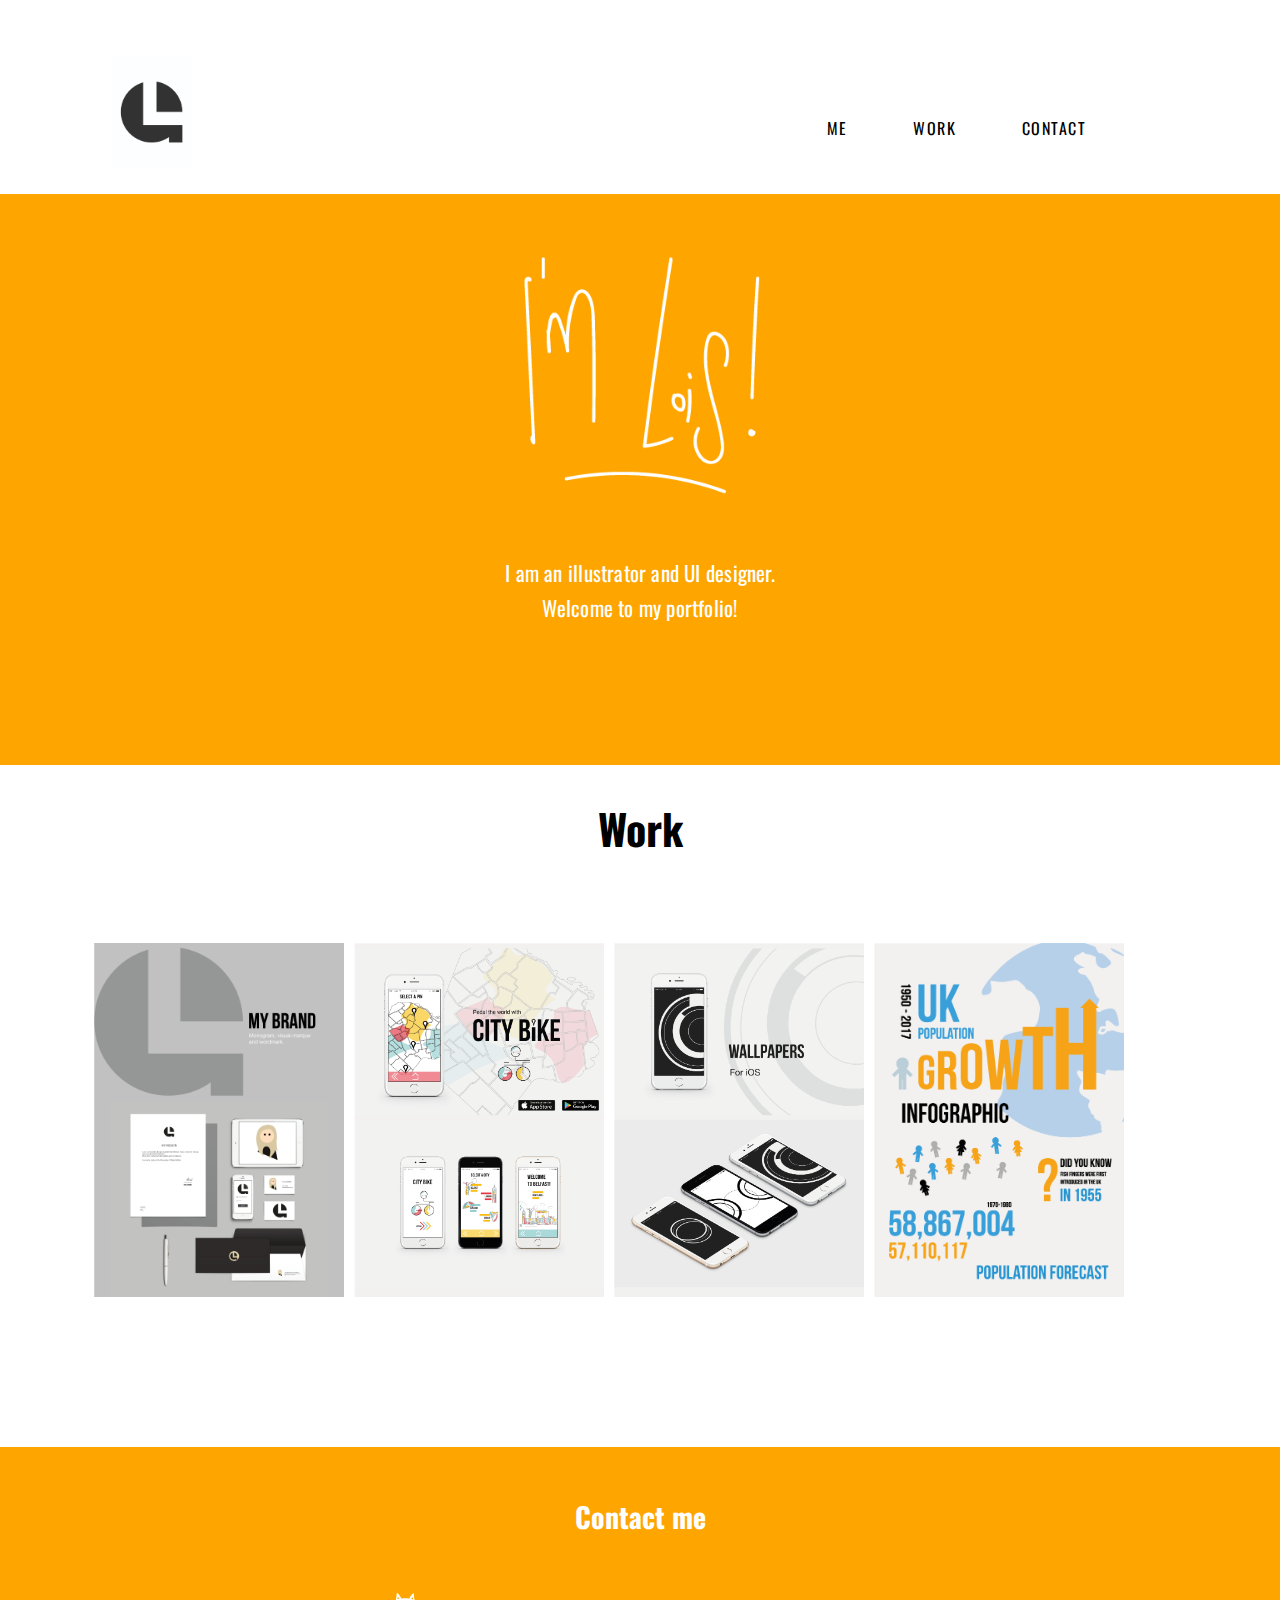
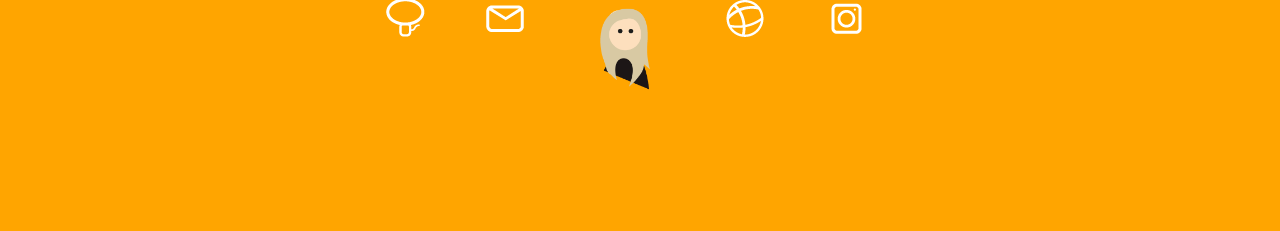
==== index.html @ c5214c9e "adding gif" ====
<!DOCTYPE html>
<html>

<head>
    <meta charset="utf-8" />
    <meta name="viewport" content="width=device-width" />
    <title>Lois Gordon</title>
    <!---------- Link to hover CSS ------------>
    <link href="css/style.css" type="text/css" rel="stylesheet" />
    <!---------- Link to hover stylesheet ------------>
     <link rel="stylesheet" href="css/imagehover.min.css">
    <!---------- Link to google fonts ------------>
    <link href="https://fonts.googleapis.com/css?family=Arapey" rel="stylesheet">
    <link href="https://fonts.googleapis.com/css?family=Roboto" rel="stylesheet">
    <link href="https://fonts.googleapis.com/css?family=Oswald" rel="stylesheet"></head>
<!---------- Start of body ------------>

<body>
    <!-------------- Header------------------->
    <section class="top-background"> </section>
    <header id="logo"> <img src="img/p-mg.jpg" /> </header>
    <!--------------- nav ---------------------->
    <nav>
        <ul>
            <li><a href="#me">Me</a></li>
            <li><a href="#work">Work</a></li>
            <li><a href="#contact">Contact</a> </li>
        </ul>
    </nav>
    <section class="about">
        <h1 id="me">
            <img src="img/im-lois-handwritten-white.png"/>
        </h1>
        <h2>
        I am an illustrator and UI designer. 
        </h2>
        <h2>Welcome to my portfolio!</h2> </section>
    <!--------------- work ---------------------->
    <section class="work">
        <h1 id="work">
            Work
        </h1>
        <div class="gallery cf">
            <div> <img src="img/mybrand-showcase.png" /> </div>
            <div> <img src="img/city-bike.png" /> </div>
            <div> <img src="img/ios-wallpapers-showcase.png" /> </div>
            <div> <img src="img/infographic-showcase.png" /> </div>
        </div>
        </section>
        <!--------------- footer ---------------------->
        <section class="contact">
        <footer>
             <h1 id="contact">
            Contact me
        </h1>
              <ul>
            <li>
                <a href="https://github.com/loisgordon" title="Visit my GitHub" target="_blank"><img src="img/github-icon.png"></a>
            </li>
            <li> <a href="mailto:loisgordon01@gmail.com" title="Email me"><img src="img/mail-icon.png"/></a></li>
                  <li><a href="top" title="to top" target="_blank"><img src="img/blink-visual-marque.gif"></a></li>
            <li><a href="https://dribbble.com/loisgordon" title="Visit my Dribbble" target="_blank"><img src="img/dribbble-icon1.png"></a></li>
            <li><a href="https://www.instagram.com/loisgordondesign/?hl=en" title="Visit my Instagram" target="_blank"><img src="img/instagram-icon.png"></a></li>
                  
                  
        </ul>
        </footer>
        </section>
    
</body>

</html>
---- css/style.css ----
/*------------------ css reset -------------------------*/

* {
    margin: 0;
    font-size: 100%;
}

body {
    width: 100%;
    max-width: 100%;
    margin: auto;
    line-height: 1.5em;
    background-color: white;
    font-size: 1em;
    font-family: 'Roboto', sans-serif;
    color: black;
    float: left;
}


/*-------- logo --------------------------------*/

#logo {
    width: 5em;
    padding: 3.5em 1em 1em 7em;
    margin: auto;
    float: left;
}


/*------- nav ---------------------------------*/

nav {
    padding: 7em 10em 3em 3em;
    margin: auto;
    max-width: 100%;
    float: right;
}

nav ul {
    text-align: center;
    text-transform: uppercase;
    font-size: 1em;
    letter-spacing: 1.5px;
    margin: .25em;
}

nav ul li {
    display: inline;
    margin: 30px;
}

a {
    color: black;
    text-decoration: none;
    font-family: 'Oswald', sans-serif;
}

a:hover {
    color: #FFA500;
}


/*------------------- typography ------------------------*/

.about {
    width: 100%;
    line-height: 1em;
    margin: auto;
    background-color: #FFA500;
    font-size: 1.75em;
    padding-bottom: 5em;
    float: left;
}

section.about img {
    max-width: 100%;
    margin: auto;
    max-height: 250px;
    max-width: 250px;
    padding-bottom: 2em;
    padding-top: 2em;
}

section.about h2 {
    line-height: 1.65em;
    letter-spacing: .01em;
    max-width: 100%;
    text-align: center;
    margin: auto;
    font-size: .75em;
    font-family: 'Oswald', sans-serif;
    font-weight: normal;
    color: white;
}

.work {
    width: 100%;
    line-height: 1em;
    margin: auto;
    background-color: white;
    font-size: 1.75em;
    padding-bottom: 2em;
    float: left;
}

section.work h1 {
    line-height: 1em;
    max-width: 100%;
    text-align: center;
    margin: auto;
    padding-top: 1em;
    font-size: 1.5em;
    font-family: 'Oswald', sans-serif;
    color: black;
}

img {
    max-width: 100%;
    display: block;
    margin: auto;
}


/*---css import---*/

@import "compass/css3";
.gallery {
    margin: 3em;
    padding: 5px;
}

.gallery > div {
    position: relative;
    float: left;
    padding: 5px;
}

.gallery > div > img {
    width: 250px;
    transition: .1s;
}

.gallery > div:hover {
    z-index: 1;
}

.gallery > div:hover > img {
    transform: scale(1.5, 1.5);
    transition: .3s
}

.cf:before,
.cf:after {
    display: table;
    content: "";
    line-height: 0;
}

.cf:after {
    clear: both;
}


/*----- Footer -----*/


/*------ social media links ----*/

.contact {
    width: 100%;
    line-height: 1em;
    margin: auto;
    background-color: #FFA500;
    font-size: 1.75em;
    padding-bottom: 4em;
    padding-top: 2em;
    float: left;
    font-family: 'Oswald', sans-serif;
}

section.contact h1 {
    line-height: 1em;
    max-width: 100%;
    text-align: center;
    margin: auto;
    font-size: 1em;
    font-family: 'Oswald', sans-serif;
    color: white;
}

section.contact li {
    display: inline;
}

section.contact ul {
  display: flex;
  justify-content: center;
    padding-top: 20px;
    padding-right: 2.5em;
}
section.contact img {
      max-height: 5em;
        max-width: 5em;
        padding-top: 1em;
      
}
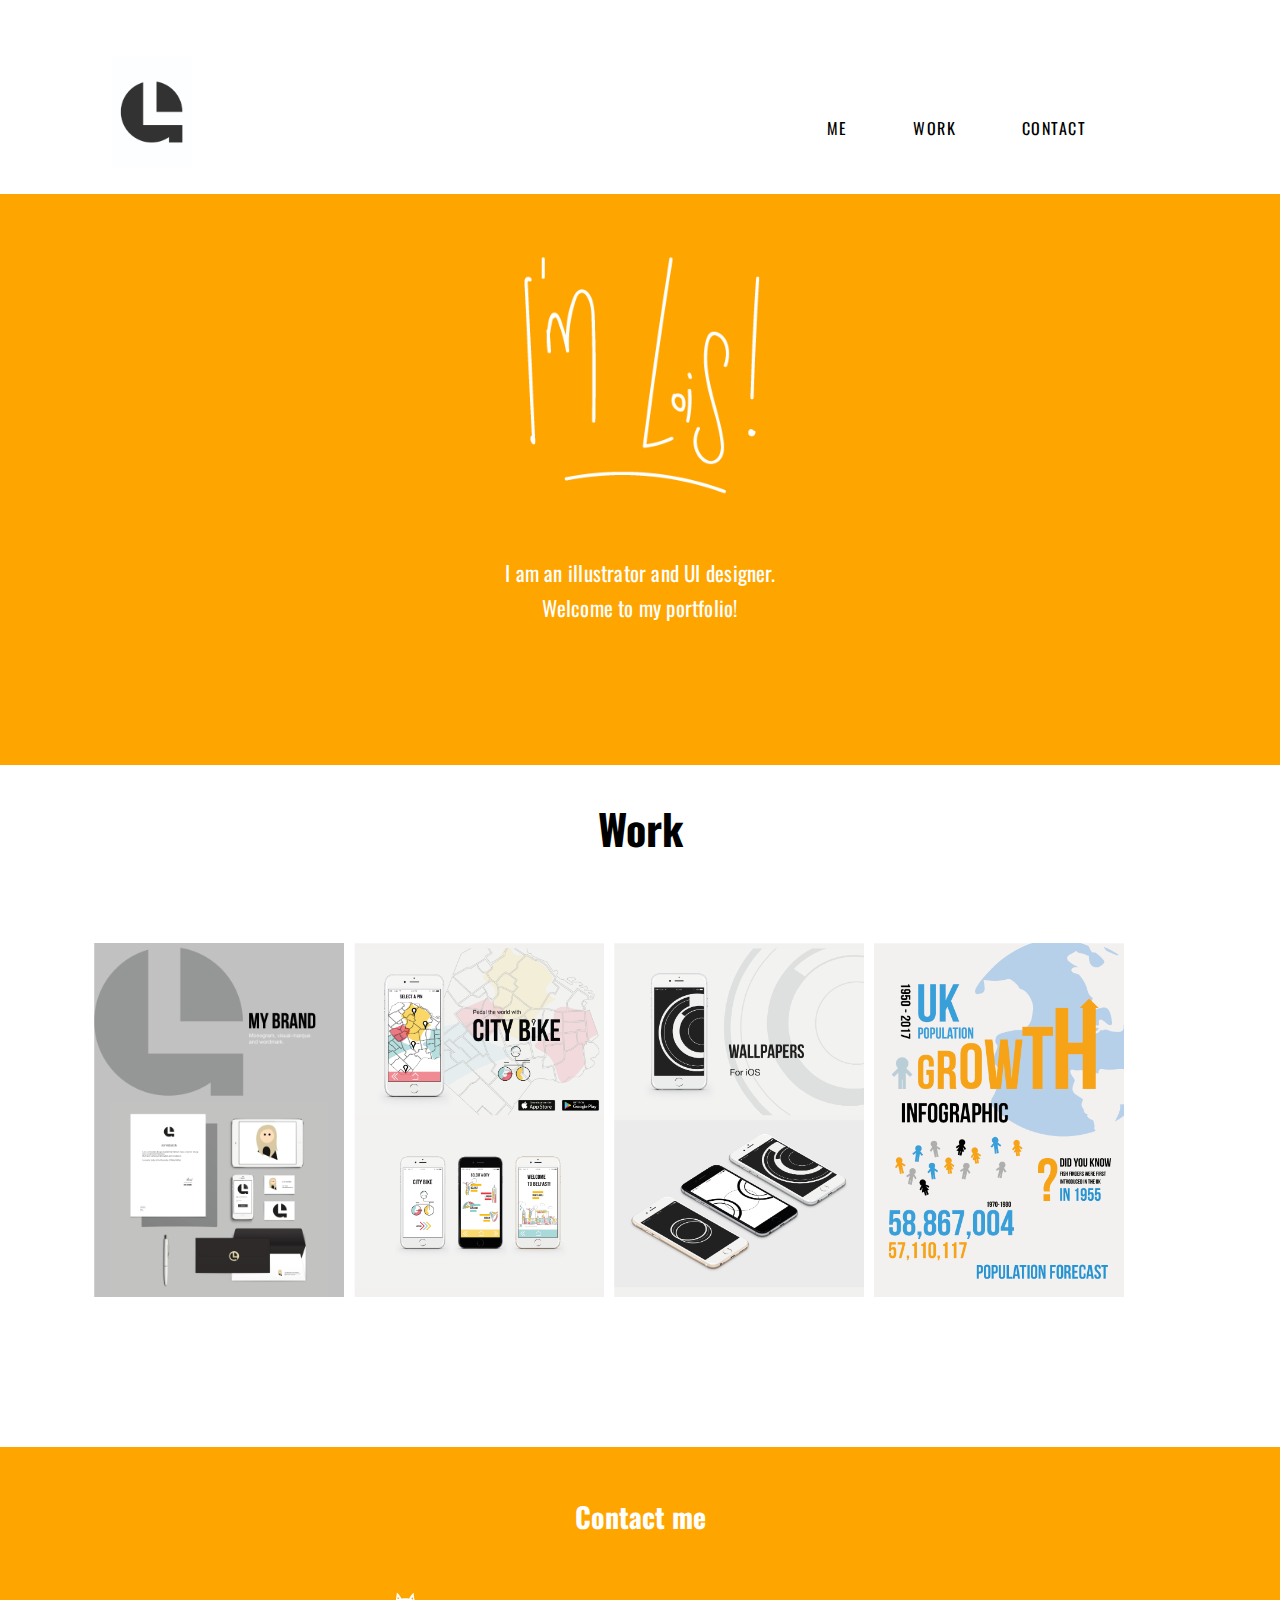
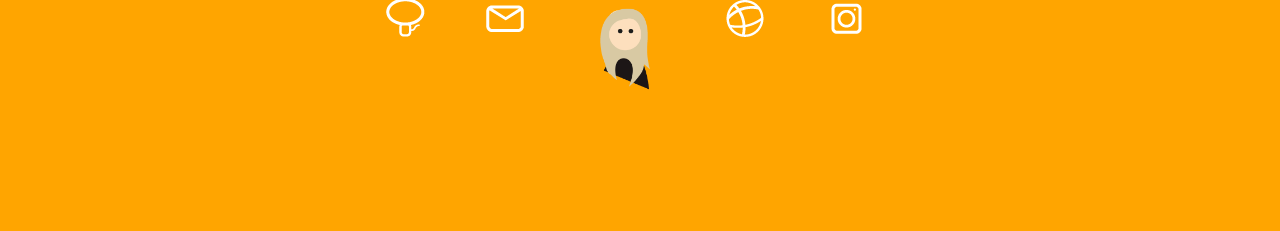
==== commit 9c4a1885: "adding nav links on brand page, adjusting workmark img" ====
--- a/index.html
+++ b/index.html
@@ -40,13 +40,15 @@
         <h1 id="work">
             Work
         </h1>
-        <div class="gallery cf">
-            <div> <img src="img/mybrand-showcase.png" /> </div>
+        <div class="gallery cf"> 
+         <div> <a href="http://127.0.0.1:57224/my-brand.html"> <img src="img/mybrand-showcase.png" /> </a> </div>
             <div> <img src="img/city-bike.png" /> </div>
             <div> <img src="img/ios-wallpapers-showcase.png" /> </div>
             <div> <img src="img/infographic-showcase.png" /> </div>
         </div>
         </section>
+    
+
         <!--------------- footer ---------------------->
         <section class="contact">
         <footer>
--- a/css/style.css
+++ b/css/style.css
@@ -50,7 +50,7 @@
     margin: 30px;
 }
 
-a {
+nav a {
     color: black;
     text-decoration: none;
     font-family: 'Oswald', sans-serif;
@@ -149,6 +149,18 @@
     transform: scale(1.5, 1.5);
     transition: .3s
 }
+
+.gallery > div > a > img {
+     width: 250px;
+    transition: .1s;
+     width: 250px;
+
+}
+.gallery > div:hover > a > img {
+    transform: scale(1.5, 1.5);
+    transition: .3s
+}
+    
 
 .cf:before,
 .cf:after {
@@ -206,9 +218,3 @@
       
 }
 
-
-    
-
-
-
-
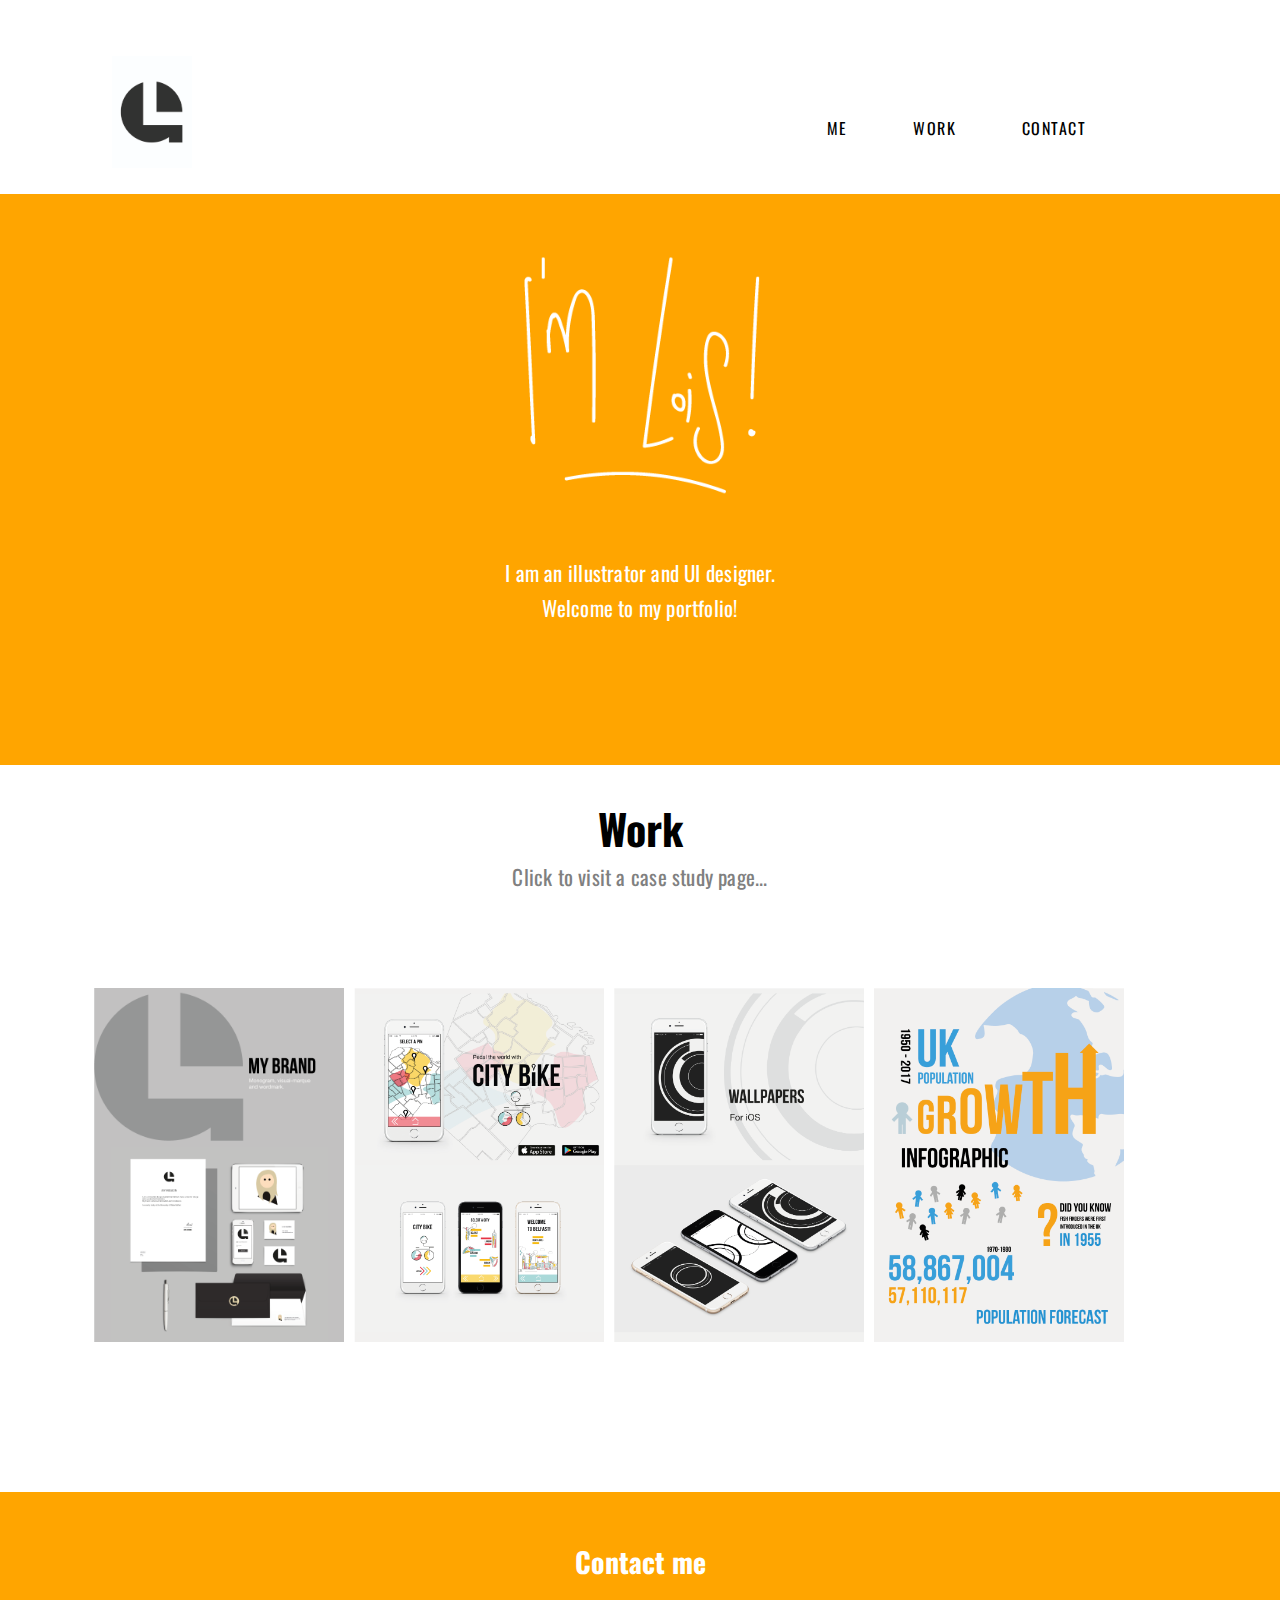
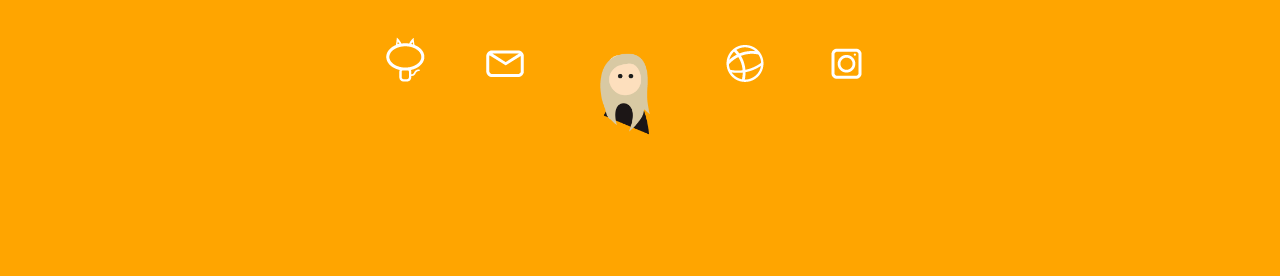
==== commit e0405e70: "adding citybike page" ====
--- a/index.html
+++ b/index.html
@@ -40,10 +40,16 @@
         <h1 id="work">
             Work
         </h1>
+        <h2>Click to visit a case study page...</h2>
         <div class="gallery cf"> 
-         <div> <a href="http://127.0.0.1:57224/my-brand.html"> <img src="img/mybrand-showcase.png" /> </a> </div>
-            <div> <img src="img/city-bike.png" /> </div>
+            <!--- my brand--->
+         <div> <a href="http://127.0.0.1:57224/my-brand.html"> 
+        <img src="img/mybrand-showcase.png" /> </a> </div>
+            <!--- citybike--->
+            <div> <a href="http://127.0.0.1:57224/city-bike.html"> <img src="img/city-bike.png" /></a> </div>
+            <!--- ios wallpapers--->
             <div> <img src="img/ios-wallpapers-showcase.png" /> </div>
+            <!--- infographic--->
             <div> <img src="img/infographic-showcase.png" /> </div>
         </div>
         </section>
--- a/css/style.css
+++ b/css/style.css
@@ -113,6 +113,18 @@
     font-size: 1.5em;
     font-family: 'Oswald', sans-serif;
     color: black;
+}
+section.work h2 {
+    line-height: 1.65em;
+    letter-spacing: .01em;
+    max-width: 100%;
+    text-align: center;
+    margin: auto;
+    font-size: .75em;
+    font-family: 'Oswald', sans-serif;
+    font-weight: normal;
+    color: gray;
+    padding-top: .5em;
 }
 
 img {
@@ -218,3 +230,28 @@
       
 }
 
+/*--- paragraphs ---*/
+
+p {  line-height: 1.65em;
+    letter-spacing: .01em;
+    max-width: 100%;
+    text-align: center;
+    margin: auto;
+    font-size: .75em;
+    font-family: 'Oswald', sans-serif;
+    font-weight: normal;
+    color: black;
+    
+}
+
+.visualmarque {
+    padding-bottom: .5em;
+}
+.citybike {
+    padding-bottom: .5em;
+}
+.citybike img {
+    max-height: 19em;
+    max-width: 25em;
+    padding: .5em;
+}
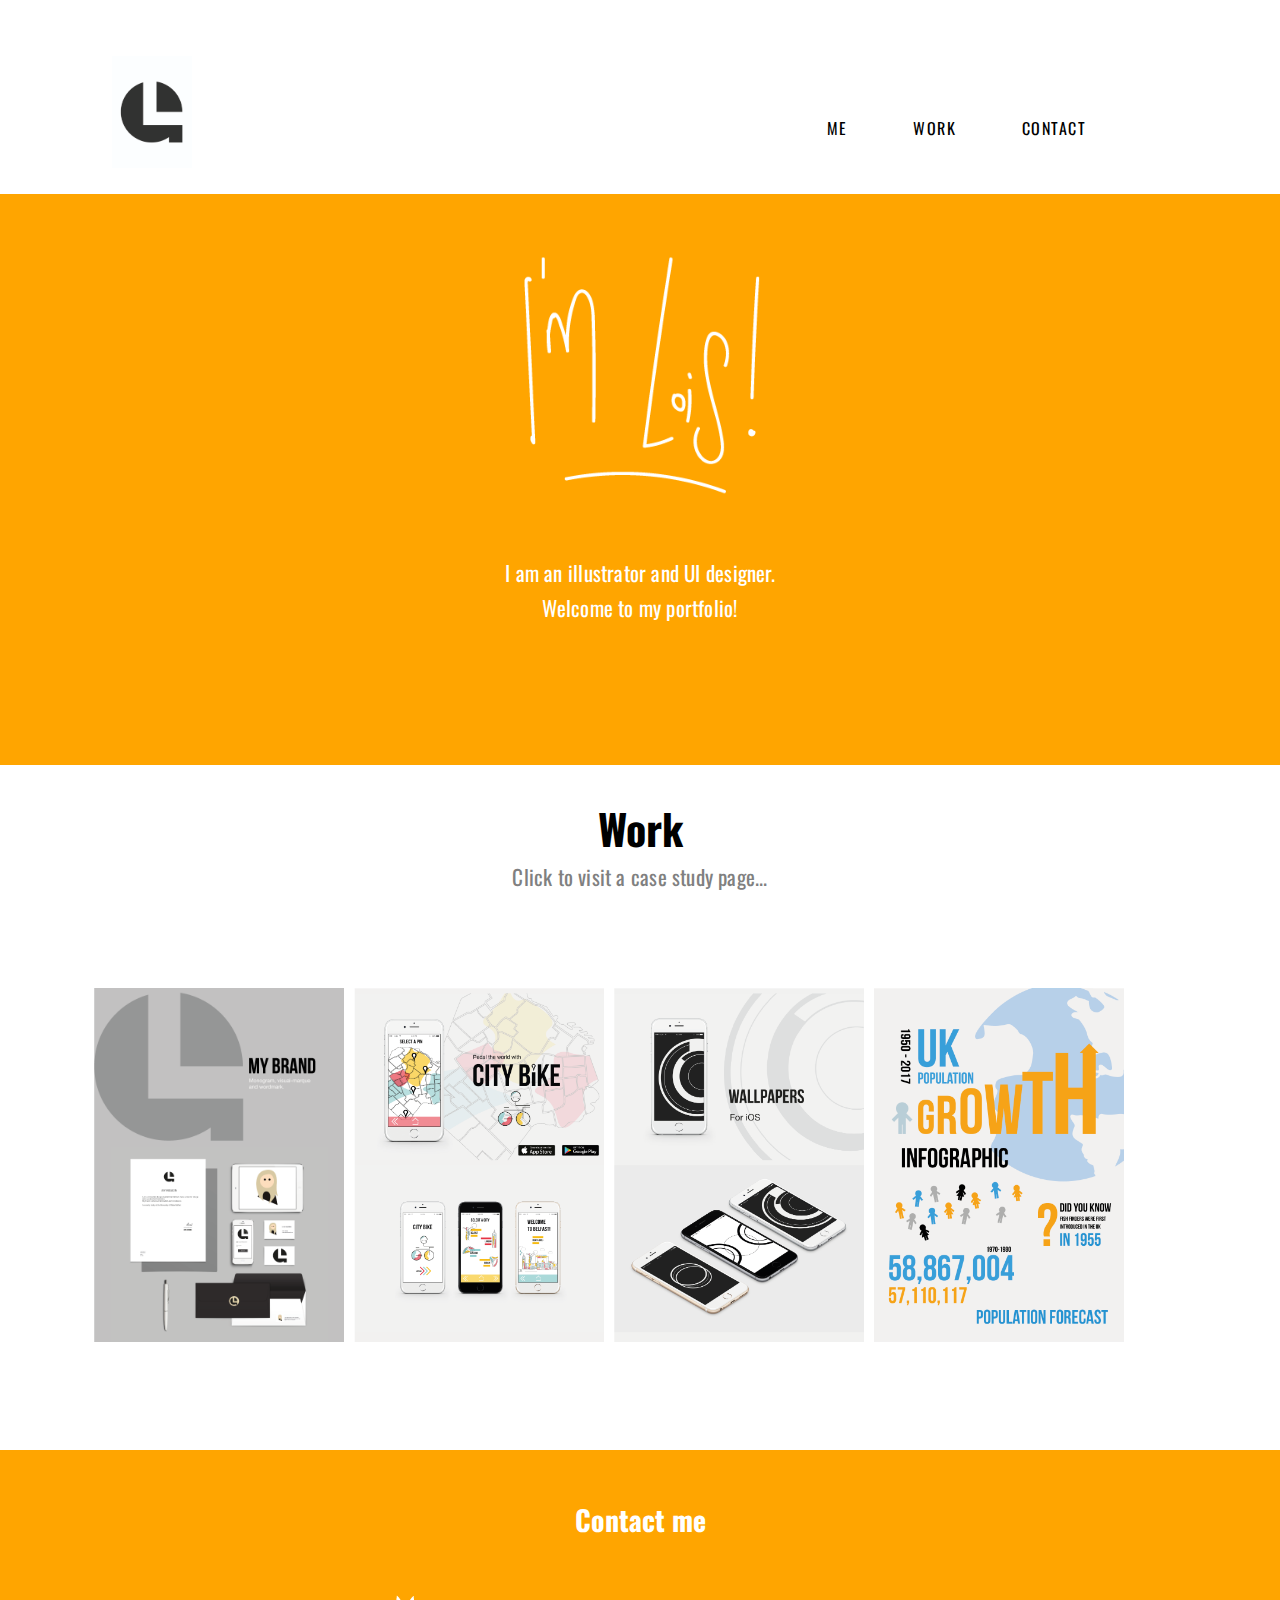
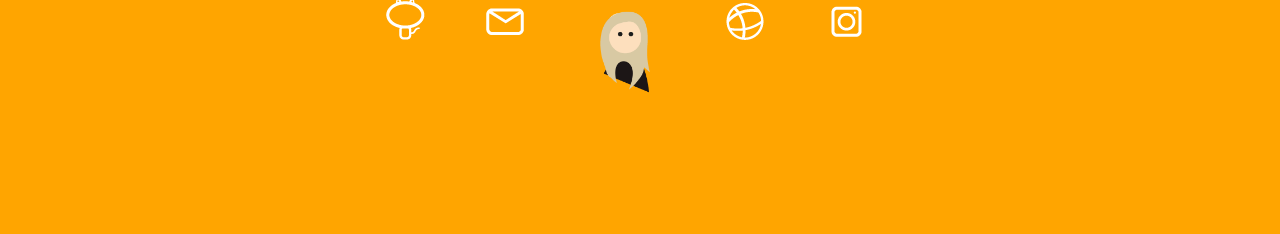
==== commit b1e3d460: "adding wallpaper case study" ====
--- a/index.html
+++ b/index.html
@@ -48,7 +48,7 @@
             <!--- citybike--->
             <div> <a href="http://127.0.0.1:57224/city-bike.html"> <img src="img/city-bike.png" /></a> </div>
             <!--- ios wallpapers--->
-            <div> <img src="img/ios-wallpapers-showcase.png" /> </div>
+            <div> <a href="http://127.0.0.1:57224/ios-wallpapers.html"><img src="img/ios-wallpapers-showcase.png" /></a> </div>
             <!--- infographic--->
             <div> <img src="img/infographic-showcase.png" /> </div>
         </div>
--- a/css/style.css
+++ b/css/style.css
@@ -100,7 +100,7 @@
     margin: auto;
     background-color: white;
     font-size: 1.75em;
-    padding-bottom: 2em;
+    padding-bottom: .5em;
     float: left;
 }
 
